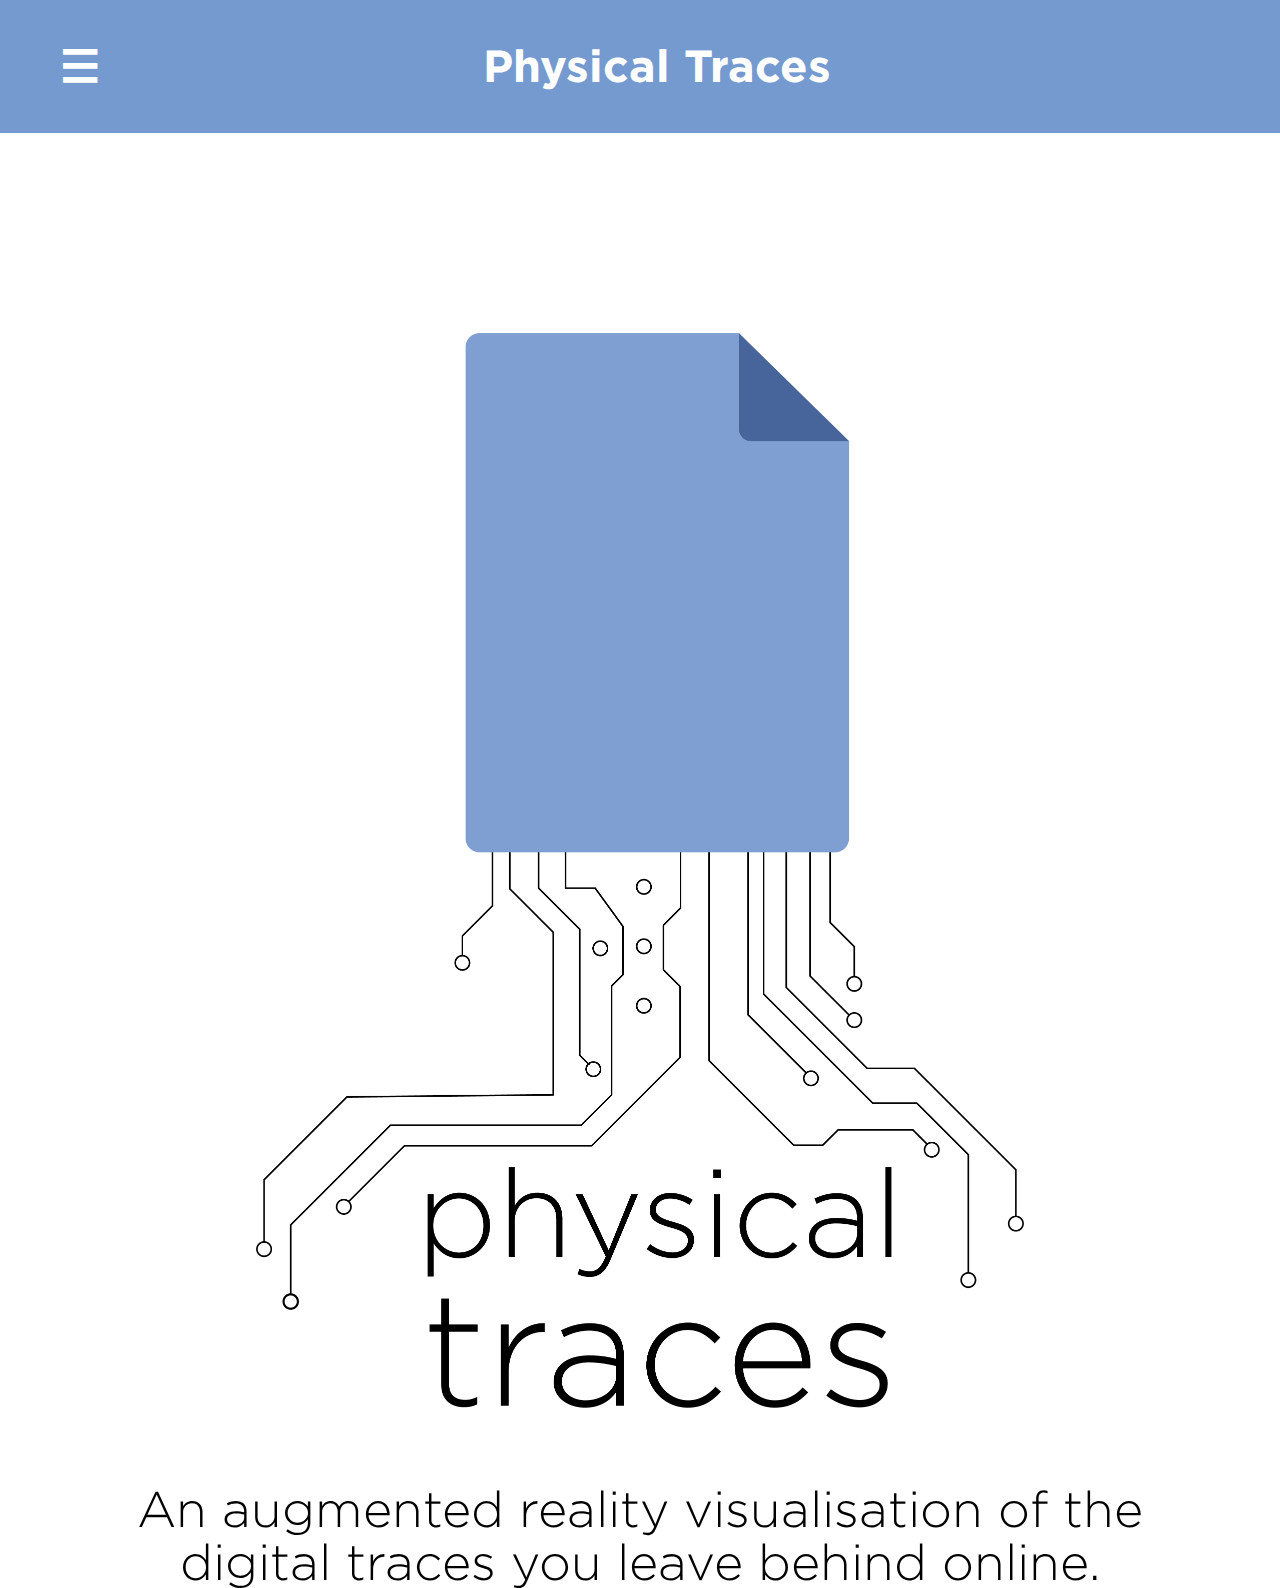
==== index.html @ 843e5bea "added files" ====
<!DOCTYPE HTML>

<html>

<head>
	<meta http-equiv="Content-Type" content="text/html; charset=UTF-8" />
	<title>Physical Traces Home</title>
	<link rel="stylesheet" type="text/css" href="css/style.css">
</head>

<body>

<!-- Sidebar Content -->
<div id="mySidebar" class="sidebar">
  <a href="javascript:void(0)" class="closeBtn" onclick="sidebar_close()"> &times; 
  </a>

  <a  href="index.html"> 
    <p class="bar_item sidebarButton">Home</p> 
  </a>

  <a href="page1.html"> 
    <p class="bar_item sidebarButton">About</p> 
  </a>

  <a href="page2.html"> 
    <p class="bar_item sidebarButton">Your Digital Traces</p>
  </a>

  <a href="page3.html"> 
    <p class="bar_item sidebarButton">History</p>
  </a>

  <a href="page4.html"> 
    <p class="bar_item sidebarButton">View Traces Around You</p>
  </a>
</div>

<!-- Nav Bar -->
<btn class="openSidebar">
	<h2 style= "float: left" onclick="sidebar_open()"> ☰ </h2>
	<h2 style= "padding-right: 50px"> Physical Traces </h2>
</btn>

<!-- App Contents -->
<div class="container">
  <img class="logoIMG" src="img/logo.png">
  <p> An augmented reality visualisation of the digital traces you leave behind online.
  </p>
</div>

<script>
function sidebar_open() {
  document.getElementById("mySidebar").style.width = "350px";
}

function sidebar_close() {
  document.getElementById("mySidebar").style.width = "0";
}
</script>
---- css/style.css ----
*{
	box-sizing: border-box; 
	/* This makes the widths of elements more consistent
		Full details here https://css-tricks.com/box-sizing/ */
}

html{
	scroll-behavior: smooth;
}

body{
	margin: 0px; /* Often browsers have a 5px margin by deafult*/
	font-family: sans-serif;
}

/*IMAGES*/

.logoIMG{
	display: block;
	margin-left: auto;
	margin-right: auto;
	width: 75%;
	margin-top: 200px;
	margin-bottom: 50px;
}

/*FORMATTING*/

.container{
	padding-left: 10%;
	padding-right: 10%;
}

/*SIDEBAR*/

.sidebar{
	height: 100%;
 	width: 0;
	position: fixed;
  	z-index: 1;
  	top: 0;
  	left: 0;
  	background-color: #48699b;
  	overflow-x: hidden;
  	transition: 0.5s;
  	padding-top: 80px;
}

.sidebar p{
	transition: 0.3s;
	display: block;
	color: white;
	padding-top: 60px;
	padding-left: 50px;
	padding-right: 50px;
	font-size: 40px;
}

.sidebar .closeBtn{
	position: absolute;
	right: 25px;
	font-size: 80px;
	margin-left: 150px;
	top: 30px;
	color: white;
}

.border_right{
	border-right: 1px solid #ccc !important;
}

.openSidebar{
	display: inline-block;
	padding: 8px 16px;
	text-align: center;
	font-size: 100px;
	color: white;
	background-color: #749ad0;
	width: 100%;
	padding-top: 40px;
	padding-bottom: 40px;
	padding-left: 60px;
}

/*Animated sidebar created with help from W3Schools: How to - Side Navigation */

/*TYPE*/

h1{
	font-family: 'YesevaOne-Regular', serif;
	text-align: left;
	font-size: 100px;
}

h2{
	font-family: 'Gotham-Bold', sans-serif;
	text-align: center;
	font-size: 45px;
	margin: 0px;
}

a{
	text-decoration: none;
}

p{
	font-family: 'Gotham-Light', sans-serif;
	text-align: center;
	font-size: 50px;
	margin: 0px;
}

i{
	font-family: 'Gotham-Light', sans-serif;
	text-align: left;
	font-style: normal;
	font-size: 15px;
	display: block;
	padding-top: 1vh;
}

/*FONTS*/

@font-face{
  	font-family: 'YesevaOne-Regular';
	src: url('YesevaOne-Regular.ttf');
  	font-weight: normal;
}
@font-face{
  	font-family: 'Gotham-Bold';
  	src: url('Gotham-Bold.otf');
  	font-weight: normal;
}

@font-face{
  	font-family: 'Gotham-Light';
  	src: url('Gotham-Light.otf');
  	font-weight: normal;
}
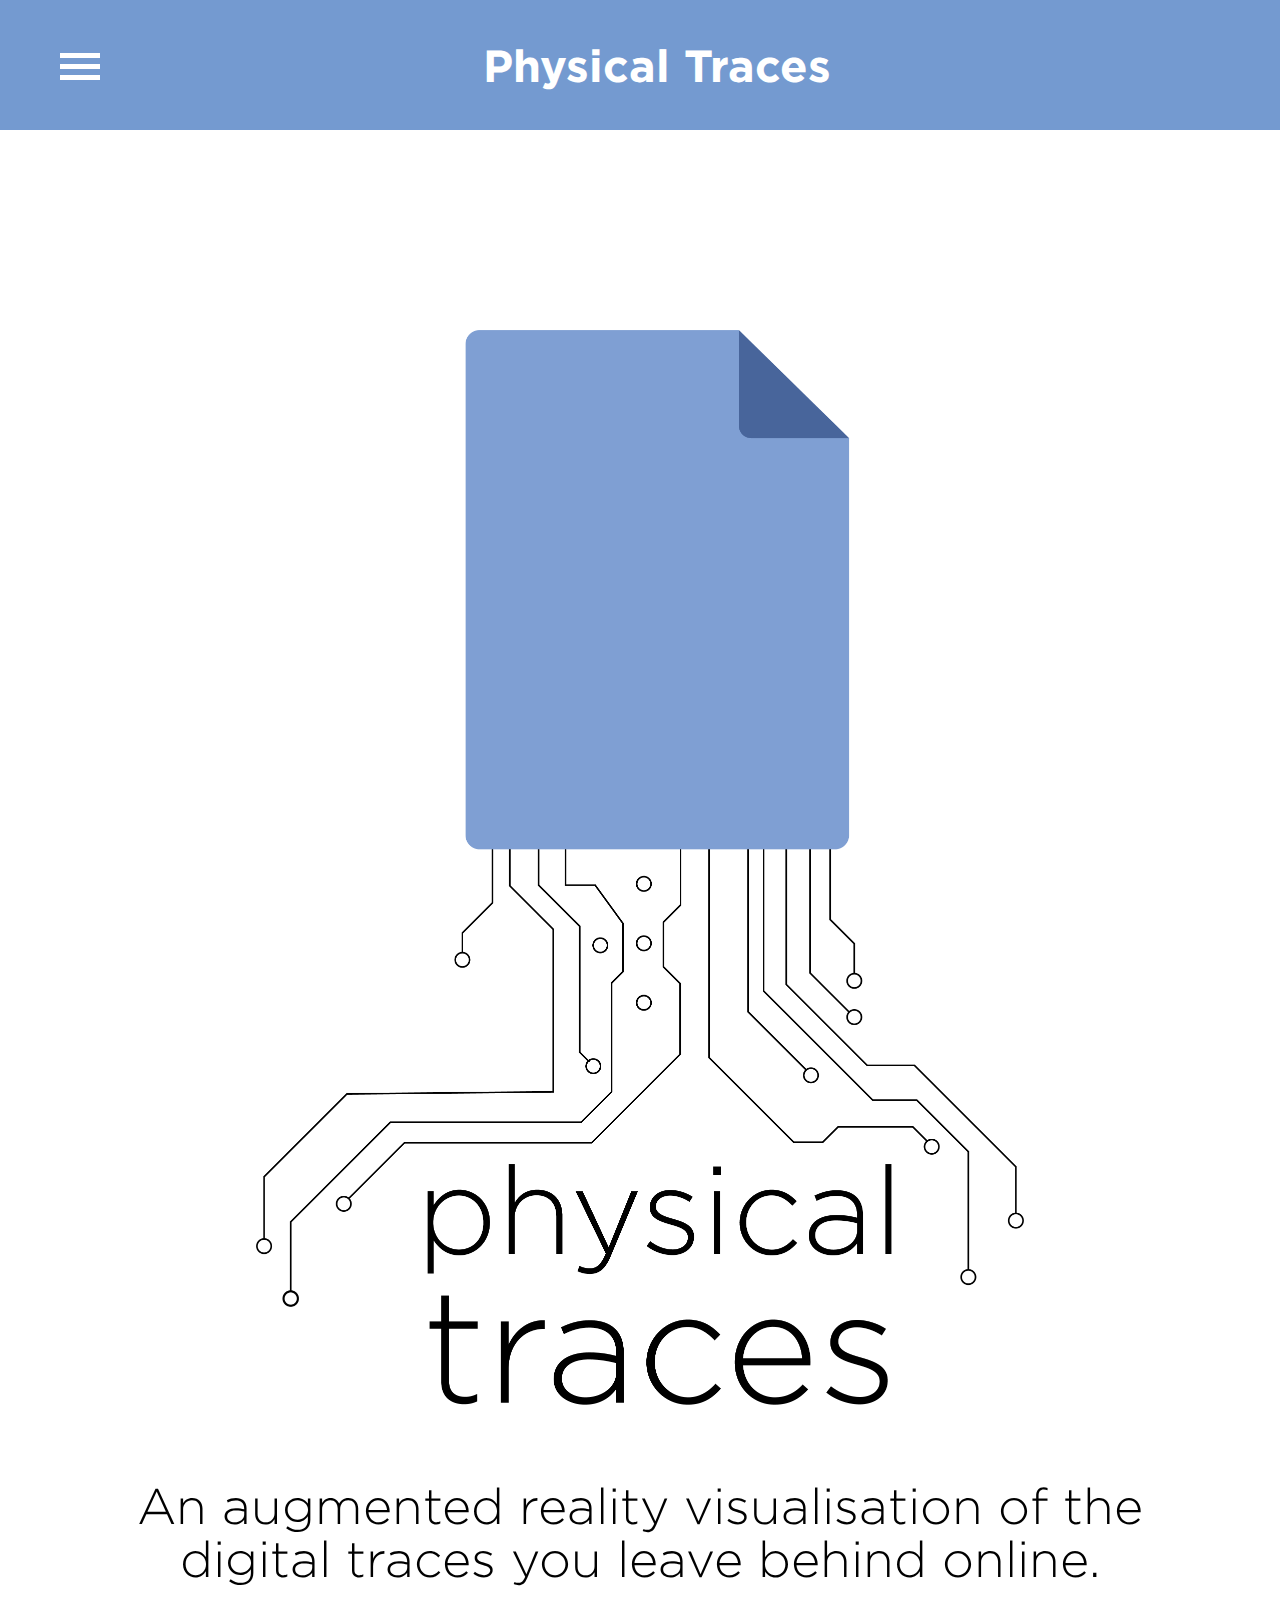
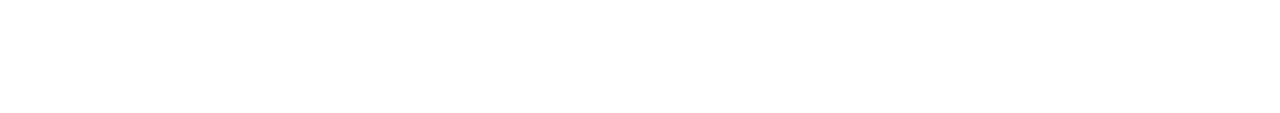
==== commit 9094151e: "fixed hamburger" ====
--- a/index.html
+++ b/index.html
@@ -38,7 +38,11 @@
 
 <!-- Nav Bar -->
 <btn class="openSidebar">
-	<h2 style= "float: left" onclick="sidebar_open()"> ☰ </h2>
+  <div class="hamburgerStyle">
+    <div class="hamburger" onclick="sidebar_open()"> </div>
+    <div class="hamburger" onclick="sidebar_open()"> </div>
+    <div class="hamburger" onclick="sidebar_open()"> </div>
+  </div>
 	<h2 style= "padding-right: 50px"> Physical Traces </h2>
 </btn>
 
--- a/css/style.css
+++ b/css/style.css
@@ -29,6 +29,7 @@
 .container{
 	padding-left: 10%;
 	padding-right: 10%;
+	padding-bottom: 10%;
 }
 
 /*SIDEBAR*/
@@ -80,6 +81,18 @@
 	padding-top: 40px;
 	padding-bottom: 40px;
 	padding-left: 60px;
+}
+
+.hamburger{
+  	width: 40px;
+  	height: 5px;
+  	background-color: white;
+  	margin: 6px 0;
+}
+
+.hamburgerStyle{
+	float: left;
+	padding-top: 7px;
 }
 
 /*Animated sidebar created with help from W3Schools: How to - Side Navigation */
